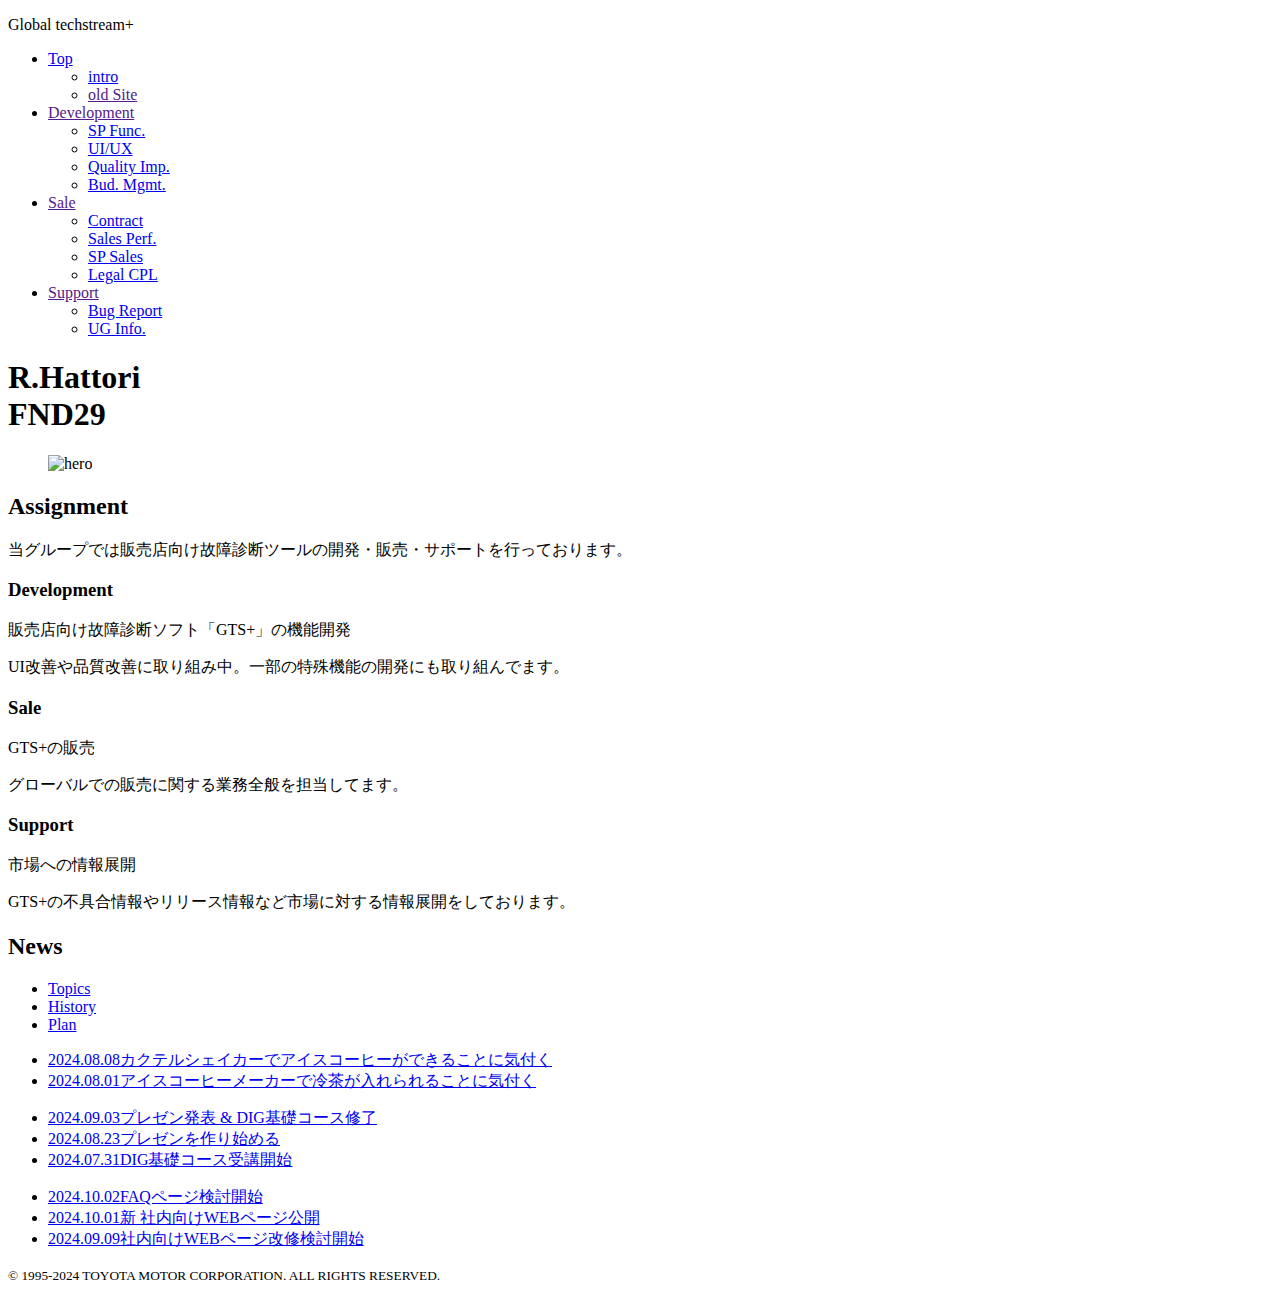
==== index.html @ e6437734 "Create index.html" ====
<!DOCTYPE html>
<html lang="ja">
<head>
    <meta charset="UTF-8">
    <meta name="description"  content="GIG基礎コース(FND29)のプレゼン資料です">
    <meta name="viewport" content="width=device-width, initial-scale=1.0">
    <title>DIG-自業務紹介</title>

    <link rel="stylesheet" href="css/style.css">
    <link rel="stylesheet" href="css/parts.css">
</head>
<body>
    <header class="header">
        <div class="headerLogo">
             <p>Global techstream+</p>
        </div>
        <nav class="headerNav">
            <ul class="headerNavMenu">
                <li class="headerNavMenuItem"><a href="#">Top</a>
                    <ul>
                        <li><a href="#">intro</a></li>
                        <li><a href="">old Site</a></li>
                    </ul>
                </li>
                <li class="headerNavMenuItem"><a href="">Development</a>
                    <ul>
                        <li><a href="#">SP Func.</a></li>
                        <li><a href="#">UI/UX</a></li>
                        <li><a href="#">Quality Imp.</a></li>
                        <li><a href="#">Bud. Mgmt.</a></li>
                    </ul>
                </li>
                <li class="headerNavMenuItem"><a href="">Sale</a>
                    <ul>
                        <li><a href="#">Contract</a></li>
                        <li><a href="#">Sales Perf.</a></li>
                        <li><a href="#">SP Sales</a></li>
                        <li><a href="#">Legal CPL</a></li>
                    </ul>
                </li>
                <li class="headerNavMenuItem"><a href="">Support</a>
                    <ul>
                        <li><a href="#">Bug Report</a></li>
                        <li><a href="#">UG Info.</a></li>
                    </ul>
                </li>
            </ul>
        </nav>
    </header>
    <main class="main">
        <section class="mainHero">
            <div class="container">
                <div class="mainHeroHignlight">
                    <h1><strong>R.Hattori</strong><br>FND29</h1>
                </div>
                <figure class="mainHeroImg">
                    <img src="img/001.jpg" alt="hero" class="img-right">
                </figure>
            </div>
        </section>
        <section class="mainCard">
            <div class="mainCardSubject">
                <h2>Assignment</h2>
                <p class="mainCardSubjectExplain">
                    <span>当グループでは販売店向け故障診断ツールの開発・販売・サポートを行っております。</span>
                </p>
            </div>
            
            <div class="mainCardArticle">
                <section class="mainCardSection">
                    <div>
                        <header>
                            <h3>Development</h3>
                            <p>販売店向け故障診断ソフト「GTS+」の機能開発</p>
                        </header>
                        <p>UI改善や品質改善に取り組み中。一部の特殊機能の開発にも取り組んでます。</p>
                    </div>
                </section>
                <section class="mainCardSection">
                    <div>
                        <header>
                            <h3>Sale</h3>
                            <p>GTS+の販売</p>
                        </header>
                        <p>グローバルでの販売に関する業務全般を担当してます。</p>
                    </div>
                </section>
                <section class="mainCardSection">
                    <div>
                        <header>
                            <h3>Support</h3>
                            <p>市場への情報展開</p>
                        </header>
                        <p>GTS+の不具合情報やリリース情報など市場に対する情報展開をしております。</p>
                    </div>
                </section>
            </div>
        </section>
        <section class="mainTopic">
            <h2>News</h2>
            <div class="tabArea">
                <div>
                    <ul class="tab">
                        <li class="active"><a href="#topics">Topics</a></li>
                        <li><a href="#history">History</a></li>
                        <li><a href="#plan">Plan</a></li>
                    </ul>
                    <div class="tabChoiceArea">
                        <div id="topics" class="area isActive">
                            <ul>
                            <li><a href="#"><time datetime="2024-08-08">2024.08.08</time>カクテルシェイカーでアイスコーヒーができることに気付く</a></li>
                            <li><a href="#"><time datetime="2024-08-01">2024.08.01</time>アイスコーヒーメーカーで冷茶が入れられることに気付く</a></li>
                            </ul>
                        </div>
                        <div id="history" class="area">
                            <ul>
                            <li><a href="#"><time datetime="2024-09-03">2024.09.03</time>プレゼン発表 & DIG基礎コース修了</a></li>
                            <li><a href="#"><time datetime="2024-08-23">2024.08.23</time>プレゼンを作り始める</a></li>
                            <li><a href="#"><time datetime="2024-07-31">2024.07.31</time>DIG基礎コース受講開始</a></li>
                            </ul>
                        </div>
                        <div id="plan" class="area">
                            <ul>
                            <li><a href="#"><time datetime="2024-10-02">2024.10.02</time>FAQページ検討開始</a></li>
                            <li><a href="#"><time datetime="2024-10-01">2024.10.01</time>新 社内向けWEBページ公開</a></li>
                            <li><a href="#"><time datetime="2024-09-09">2024.09.09</time>社内向けWEBページ改修検討開始</a></li>
                            </ul>
                        </div> 
                    </div> 
                </div>
            </div>
        </section>
    </main>
    <footer class="footer">
        <small>&copy; 1995-2024 TOYOTA MOTOR CORPORATION. ALL RIGHTS RESERVED.</small>
    </footer>
    <script src="js/script.js"></script>
</body>

</html>
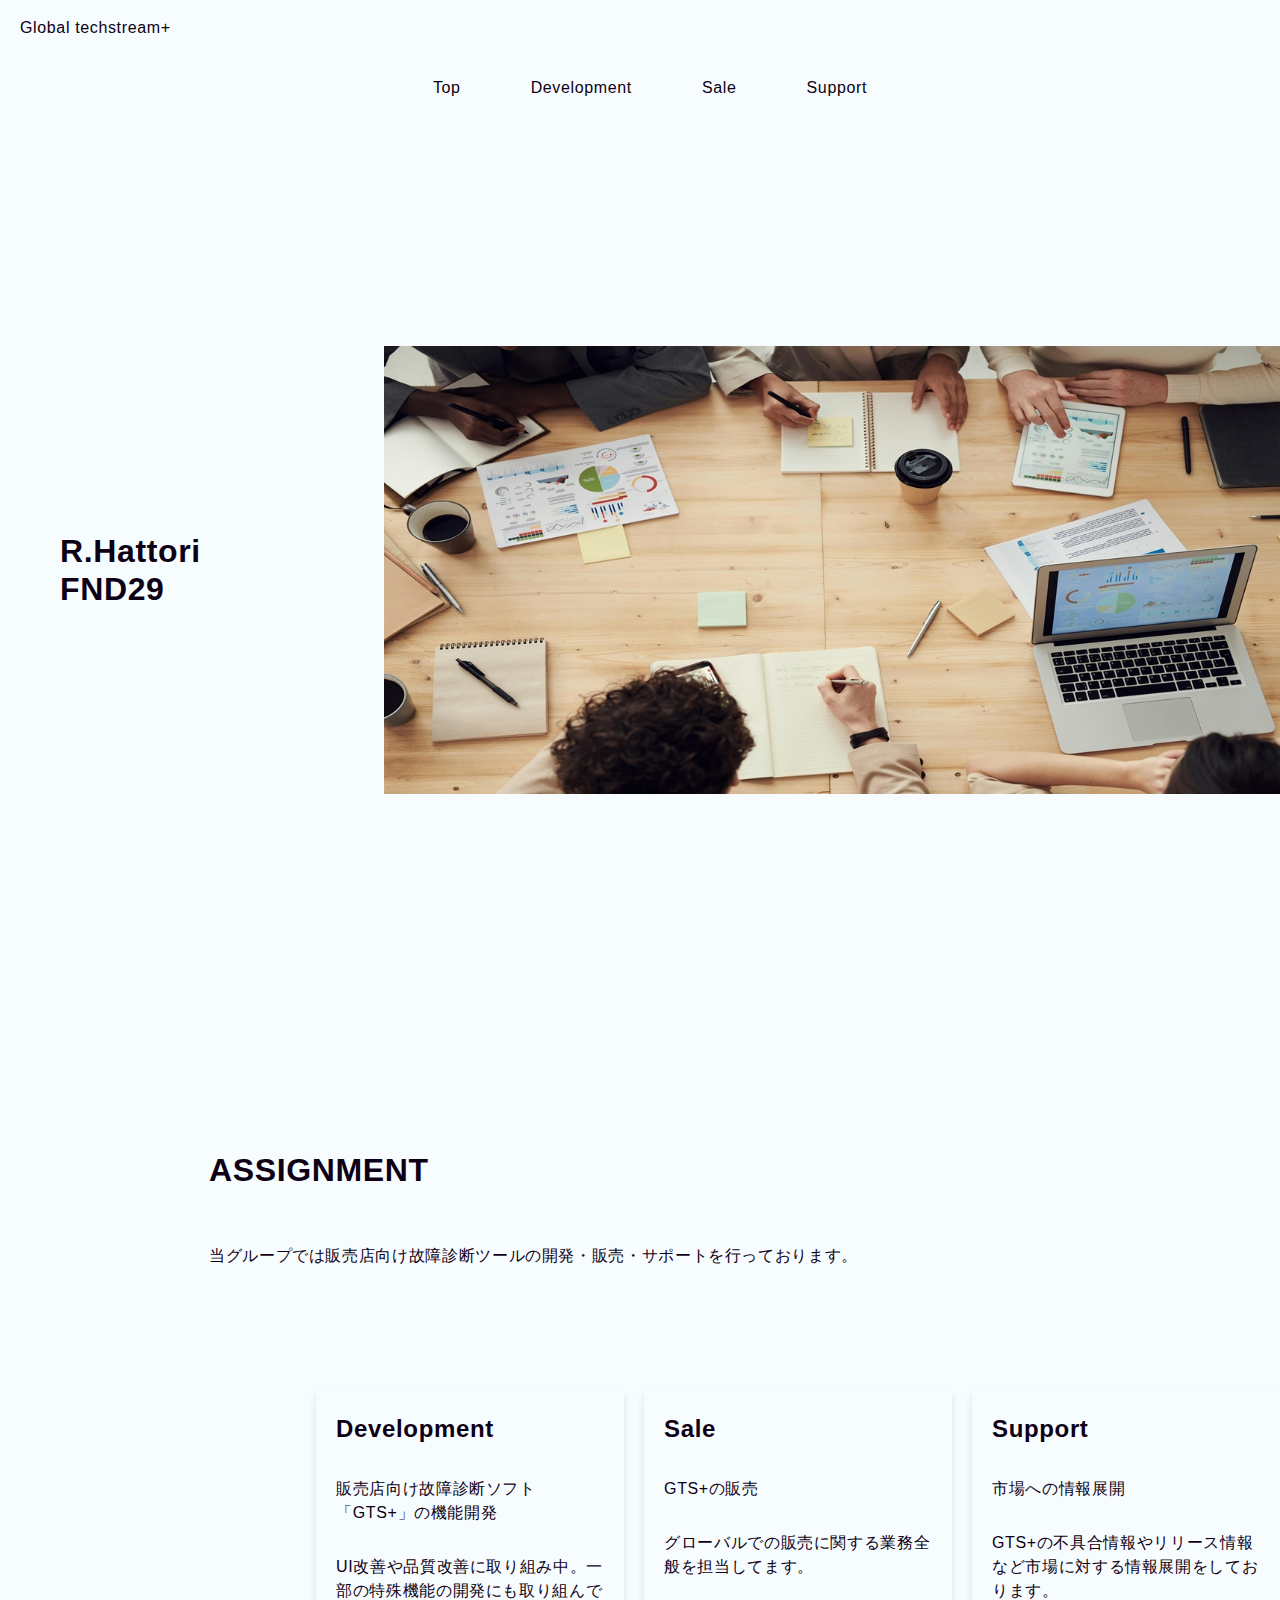
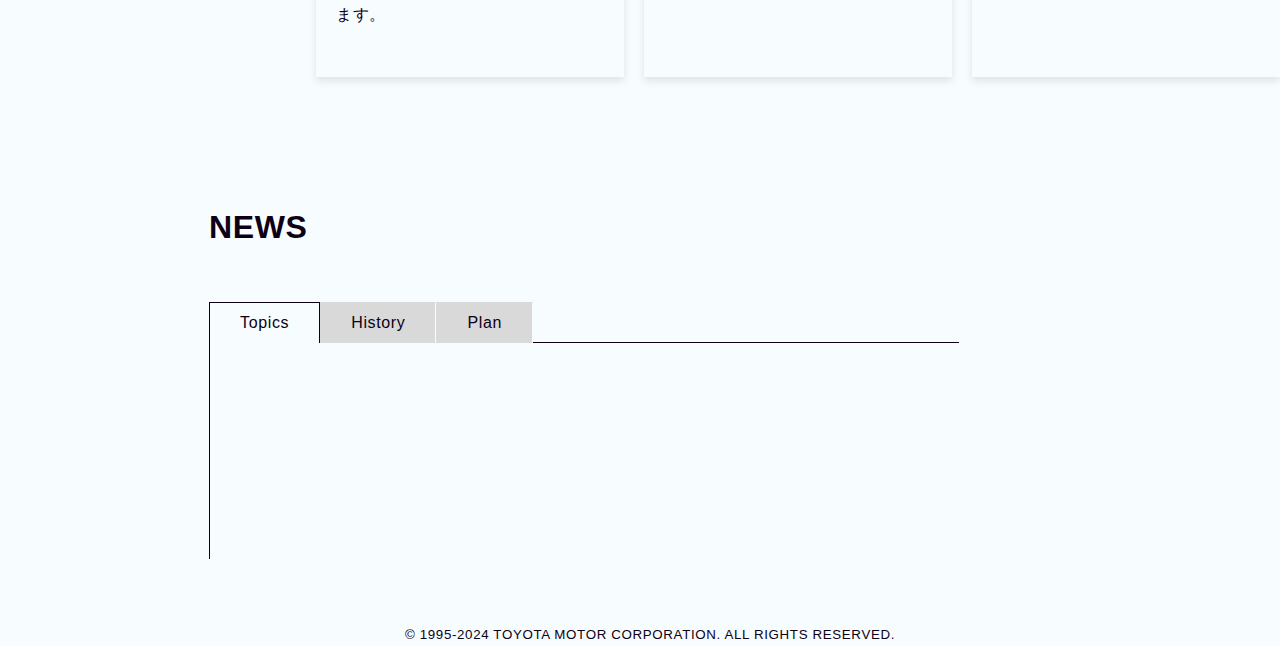
==== commit 0db8cd03: "Update index.html" ====
--- a/index.html
+++ b/index.html
@@ -18,8 +18,8 @@
             <ul class="headerNavMenu">
                 <li class="headerNavMenuItem"><a href="#">Top</a>
                     <ul>
-                        <li><a href="#">intro</a></li>
-                        <li><a href="">old Site</a></li>
+                        <li><a href="index.html">New</a></li>
+                        <li><a href="old_Page.html">old Site</a></li>
                     </ul>
                 </li>
                 <li class="headerNavMenuItem"><a href="">Development</a>
--- a/css/style.css
+++ b/css/style.css
@@ -0,0 +1,155 @@
+body{
+	-webkit-font-smoothing: antialiased;
+	-webkit-text-size-adjust: 100%; 
+    background: #f7fcfe;
+	color: #0d0015;
+    font-family: "SF Pro", -apple-system, BlinkMacSystemFont, "Hiragino Kaku Gothic ProN", "Meiryo", sans-serif;
+	font-size:1rem;
+	line-height:1.85;
+    letter-spacing: .04em;
+    line-height: 1.5;
+    margin: 0;
+    overflow-wrap: break-word;
+    padding-left: 20px;
+}
+
+*{box-sizing: border-box;}
+
+ul{
+	margin:0;
+	padding: 0;
+	list-style: none;
+}
+
+a{
+	color: #0d0015;
+	text-decoration: none;
+    outline: none;
+}
+
+.mainHeroImg{
+    width: 100%;
+    margin: 0;
+}
+
+.img-right{
+    margin-left: auto;
+    width: 70vw;
+    display:block;
+}
+
+.container {
+    position: relative;
+    height: 100vh;
+    display: flex;
+    align-items: center;
+    overflow-x: hidden;
+    justify-content: flex-end;
+    padding-left: 20px;
+}
+
+h2{
+    font-size: 2rem;
+    margin: 0 0 50px 0;
+    text-transform: uppercase;
+}
+
+h1 {
+    font-size: 2rem;
+    margin: 0;
+    line-height: 1.2;
+}
+
+/* heroArea */
+
+.mainHero{
+    position: relative;
+    height: 100vh;
+    align-items: center;
+    padding-left: 20px;
+    margin-left: 0;
+}
+
+.main-hero-highlight {
+    position: absolute;
+    top: 50%;
+    left: 0%;
+    padding-left: 20px;
+    transform: translate(-50%, -50%);
+    text-align: left;
+    z-index: 10;
+    padding-right: 20px; 
+}
+
+/* cardArea */
+
+.mainCard{
+    padding: 10% 0 10% 15%;
+}
+
+
+.mainCard .mainCardSection {
+    flex: 1;
+    min-width: 30%;
+    box-shadow: 0 4px 8px rgba(0, 0, 0, 0.1);
+    padding: 20px;
+}
+
+
+
+.mainCard .mainCardArticle{
+    display: flex;
+    justify-content: space-between;
+    flex-wrap: wrap;
+    padding:10% 0 0 10%;
+    position: relative;
+    gap: 20px;
+}
+
+.mainCard .mainCardArticle::after{
+    opacity: 0;
+}
+
+.mainCard .mainCardArticle section{
+    width:30%;
+}
+
+.mainCard .mainCardArticle section h3{
+    font-size:1.5rem;
+    margin: 0 0 30px 0;
+}
+
+.mainCard .mainCardArticle section p{
+    margin: 0 0 30px 0;
+}
+
+/* NewsArea */
+
+.mainTopic{
+    padding: 0 0 5% 15%;
+}
+
+.mainTopic .area li{
+    padding: 20px 0;
+}
+
+.mainTopic .area time{
+    display: block;
+    color: #0d0015;
+}
+
+.mainTopic .tab{
+    position: relative;
+    top:1px;
+}
+
+.mainTopic .tabChoiceArea{
+    border-top:1px solid #0d0015;
+    border-left:1px solid #0d0015;
+}
+
+/* footer */
+
+footer{
+    text-align: center;
+}--- a/css/parts.css
+++ b/css/parts.css
@@ -0,0 +1,116 @@
+
+nav ul{
+	list-style: none;
+	display: flex;
+	justify-content: center;
+}
+nav ul ul{
+	display: block;
+}
+
+nav ul li{
+	position: relative;
+}
+
+nav ul li a{
+	display: block;
+	text-decoration: none;
+	color: #0d0015;
+	padding:20px 35px;
+	transition:all .3s;
+}
+
+nav ul li li a{
+	padding:10px 35px;
+}
+
+nav ul li a:hover{
+	color:#0d0015;	
+}
+
+nav li.headerNavMenuItem ul{
+	position: absolute;
+	left:0;
+	top:62px;
+	z-index: 4;
+	background:rgba(100, 145, 200, 0.1);
+	width:180px;
+	visibility: hidden;
+	opacity: 0;
+	transition: all .3s;
+}
+
+nav li.headerNavMenuItem:hover > ul,
+nav li.headerNavMenuItem ul li:hover > ul,
+nav li.headerNavMenuItem:active > ul,
+nav li.headerNavMenuItem ul li:active > ul{
+  visibility: visible;
+  opacity: 1;
+}
+
+nav li.headerNavMenuItem ul li a{
+	color: #0d0015;
+	border-bottom:solid 1px #f7fcfe;
+}
+
+nav li.headerNavMenuItem ul li:last-child a{
+	border-bottom:none;
+}
+
+nav li.headerNavMenuItem ul li a:hover,
+nav li.headerNavMenuItem ul li a:active{
+	background:rgba(100, 145, 200, 0.1);
+}
+
+
+.tabArea{
+    width: 70%;
+}
+
+.tab{
+	display: flex;
+	flex-wrap: wrap;
+}
+
+.tab li{
+    text-align: center;
+    white-space: nowrap;
+}
+
+.tab li a{
+	display: block;
+    border-top:transparent 1px solid;
+    border-right:#f7fcfe 1px solid;
+    border-left:transparent 1px solid;
+	padding:8px 30px;
+    background:#d9d9d9;
+}
+
+
+.tab li.active a{
+    background: #f7fcfe;
+    border-top:#0d0015 1px solid;
+	border-color:#0d0015;
+}
+
+.area {
+	display: none;
+	opacity: 0;
+    padding: 20px 40px;
+}
+
+.area.isActive {
+    display: block;
+    animation-name: displayAnime;
+    animation-duration: 2s;
+    animation-fill-mode: forwards;
+}
+
+@keyframes displayAnime{
+	from {
+		opacity: 0;
+	}
+	to {
+		opacity: 1;
+	}
+}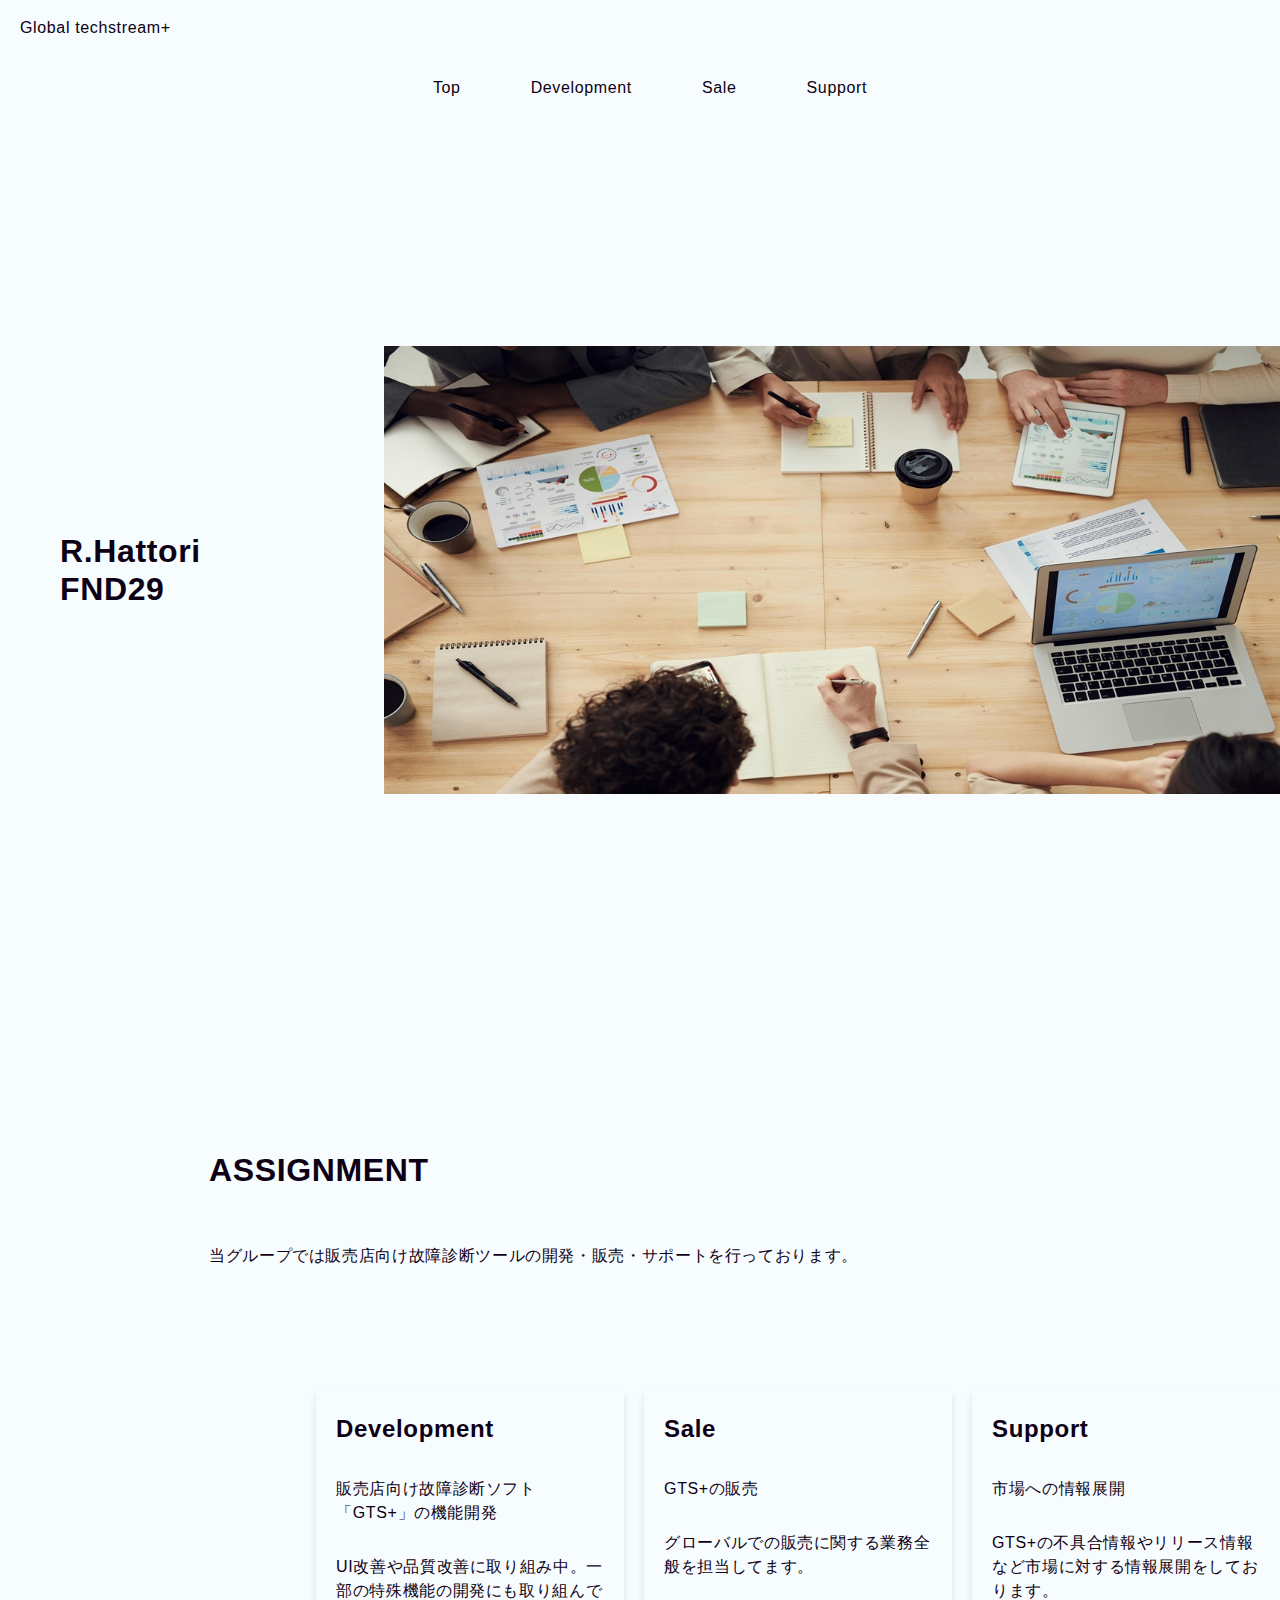
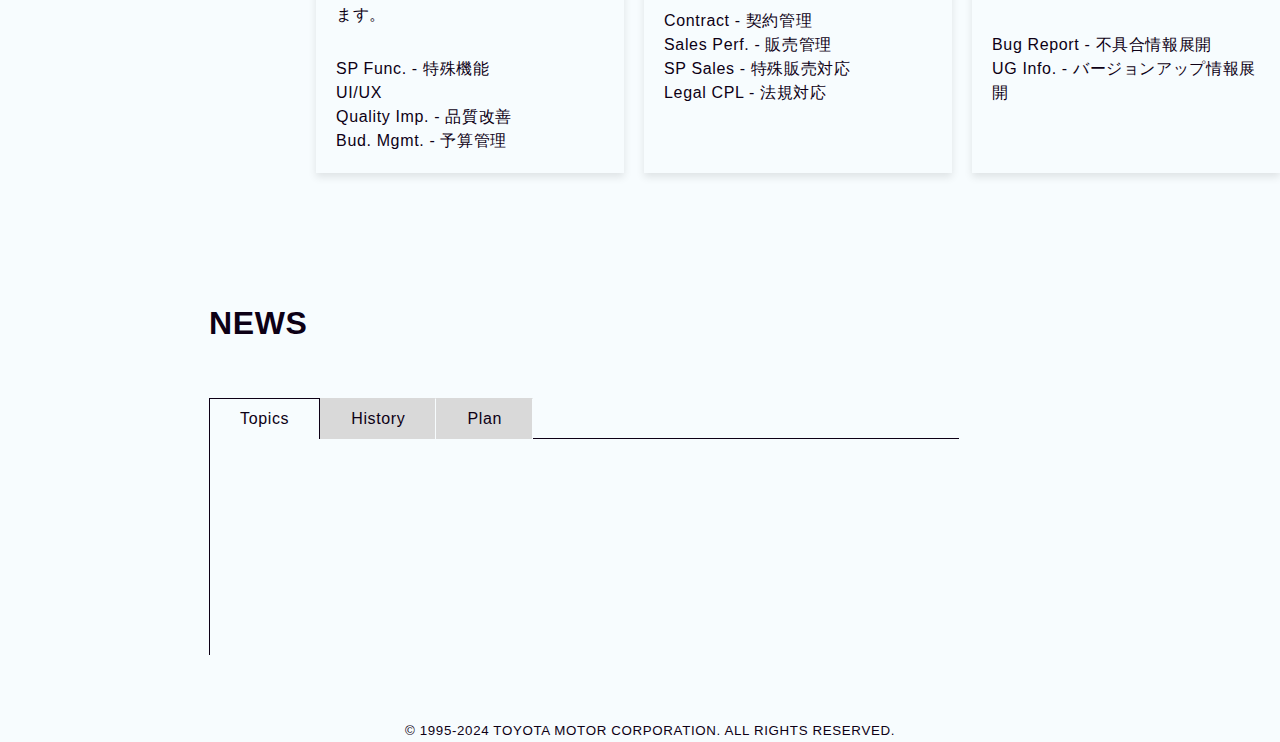
==== commit a59d3c1a: "Update index.html" ====
--- a/index.html
+++ b/index.html
@@ -2,7 +2,7 @@
 <html lang="ja">
 <head>
     <meta charset="UTF-8">
-    <meta name="description"  content="GIG基礎コース(FND29)のプレゼン資料です">
+    <meta name="description"  content="DIG基礎コース(FND29)のプレゼン資料です">
     <meta name="viewport" content="width=device-width, initial-scale=1.0">
     <title>DIG-自業務紹介</title>
 
@@ -74,6 +74,12 @@
                             <p>販売店向け故障診断ソフト「GTS+」の機能開発</p>
                         </header>
                         <p>UI改善や品質改善に取り組み中。一部の特殊機能の開発にも取り組んでます。</p>
+                        <ul>
+                            <li>SP Func. - 特殊機能</li>
+                            <li>UI/UX</li>
+                            <li>Quality Imp. - 品質改善</li>
+                            <li>Bud. Mgmt. - 予算管理</li>
+                        </ul>
                     </div>
                 </section>
                 <section class="mainCardSection">
@@ -83,6 +89,12 @@
                             <p>GTS+の販売</p>
                         </header>
                         <p>グローバルでの販売に関する業務全般を担当してます。</p>
+                        <ul>
+                            <li>Contract - 契約管理</li>
+                            <li>Sales Perf. - 販売管理</li>
+                            <li>SP Sales - 特殊販売対応</li>
+                            <li>Legal CPL - 法規対応</li>
+                        </ul>
                     </div>
                 </section>
                 <section class="mainCardSection">
@@ -92,6 +104,10 @@
                             <p>市場への情報展開</p>
                         </header>
                         <p>GTS+の不具合情報やリリース情報など市場に対する情報展開をしております。</p>
+                        <ul>
+                            <li><a href="#">Bug Report - 不具合情報展開</a></li>
+                            <li><a href="#">UG Info. - バージョンアップ情報展開</a></li>
+                        </ul>
                     </div>
                 </section>
             </div>
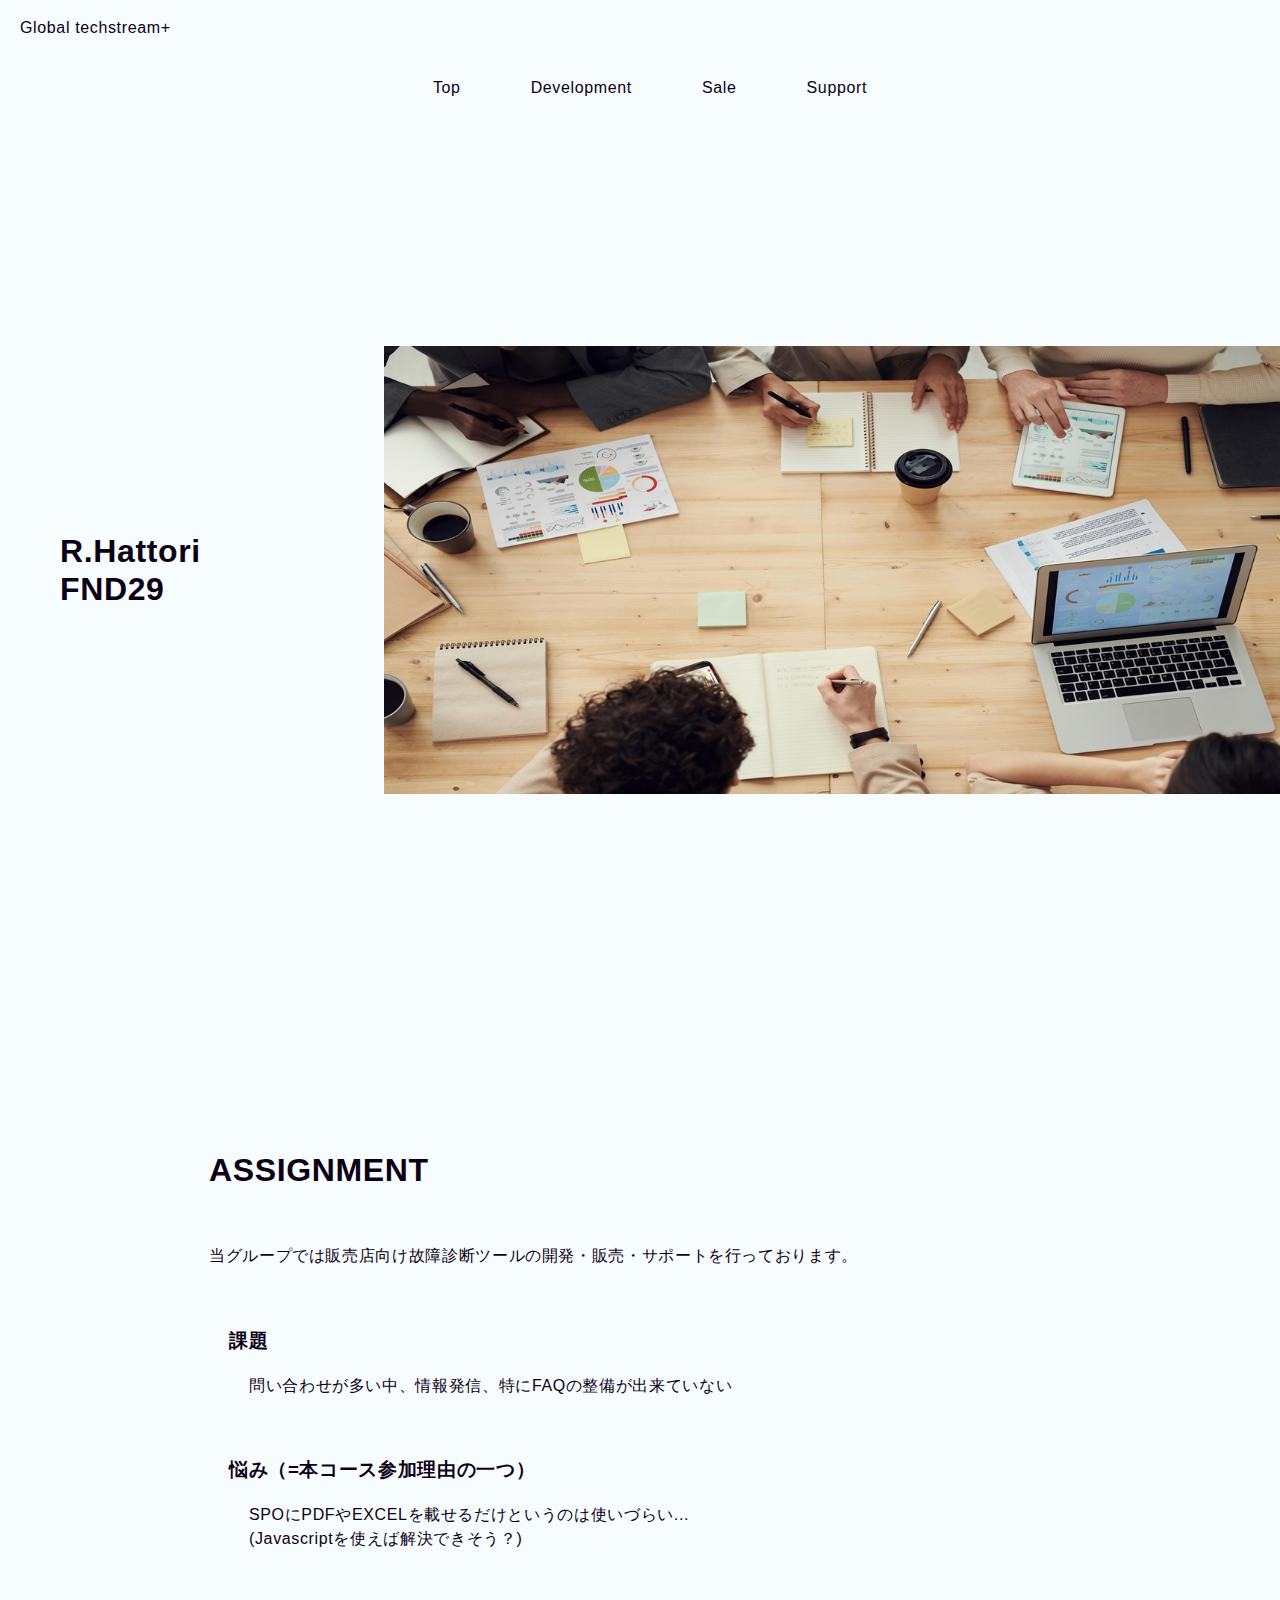
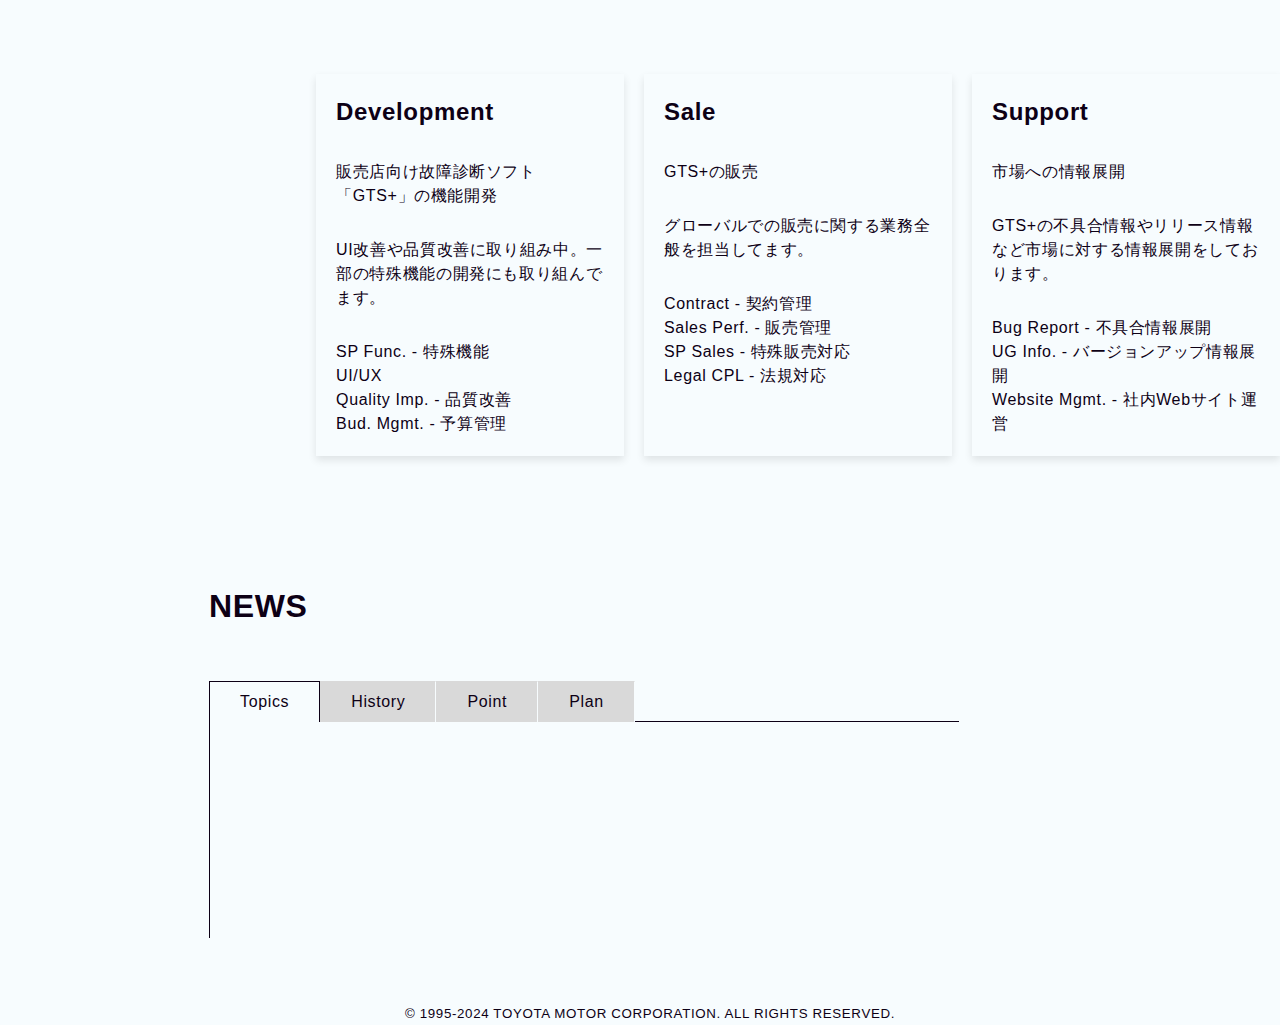
==== commit e47b78a1: "Update index.html" ====
--- a/index.html
+++ b/index.html
@@ -2,7 +2,7 @@
 <html lang="ja">
 <head>
     <meta charset="UTF-8">
-    <meta name="description"  content="DIG基礎コース(FND29)のプレゼン資料です">
+    <meta name="description"  content="GIG基礎コース(FND29)のプレゼン資料です">
     <meta name="viewport" content="width=device-width, initial-scale=1.0">
     <title>DIG-自業務紹介</title>
 
@@ -42,6 +42,7 @@
                     <ul>
                         <li><a href="#">Bug Report</a></li>
                         <li><a href="#">UG Info.</a></li>
+                        <li><a href="#">Website Mgmt.</a></li>
                     </ul>
                 </li>
             </ul>
@@ -62,8 +63,12 @@
             <div class="mainCardSubject">
                 <h2>Assignment</h2>
                 <p class="mainCardSubjectExplain">
-                    <span>当グループでは販売店向け故障診断ツールの開発・販売・サポートを行っております。</span>
+                    当グループでは販売店向け故障診断ツールの開発・販売・サポートを行っております。
                 </p>
+                <h3>課題</h3>
+                <p>問い合わせが多い中、情報発信、特にFAQの整備が出来ていない</p>
+                <h3>悩み（=本コース参加理由の一つ）</h3>
+                <p>SPOにPDFやEXCELを載せるだけというのは使いづらい...<br>(Javascriptを使えば解決できそう？)</p>
             </div>
             
             <div class="mainCardArticle">
@@ -105,8 +110,9 @@
                         </header>
                         <p>GTS+の不具合情報やリリース情報など市場に対する情報展開をしております。</p>
                         <ul>
-                            <li><a href="#">Bug Report - 不具合情報展開</a></li>
-                            <li><a href="#">UG Info. - バージョンアップ情報展開</a></li>
+                            <li>Bug Report - 不具合情報展開</a></li>
+                            <li>UG Info. - バージョンアップ情報展開</a></li>
+                            <li>Website Mgmt. - 社内Webサイト運営</li>
                         </ul>
                     </div>
                 </section>
@@ -119,6 +125,7 @@
                     <ul class="tab">
                         <li class="active"><a href="#topics">Topics</a></li>
                         <li><a href="#history">History</a></li>
+                        <li><a href="#point">Point</a></li>
                         <li><a href="#plan">Plan</a></li>
                     </ul>
                     <div class="tabChoiceArea">
@@ -135,6 +142,14 @@
                             <li><a href="#"><time datetime="2024-07-31">2024.07.31</time>DIG基礎コース受講開始</a></li>
                             </ul>
                         </div>
+                        <div id="point" class="area">
+                            <ul>
+                            <li><a href="#">■目標<br>社内Webサイトの改善</a></li>
+                            <li><a href="#">■苦労した点<br>何が起こっているのかイメージしにくい</a></li>
+                            <li><a href="#">■成長した点<br>世の中のコードを少し理解できるようになった</a></li>
+                            <li><a href="#">■所感<br>実現したい機能が出来ると快感！</a></li>
+                            </ul>
+                        </div> 
                         <div id="plan" class="area">
                             <ul>
                             <li><a href="#"><time datetime="2024-10-02">2024.10.02</time>FAQページ検討開始</a></li>
--- a/css/style.css
+++ b/css/style.css
@@ -95,7 +95,17 @@
     padding: 20px;
 }
 
+.mainCard .mainCardSubject .mainCardSubjectExplain{
+    padding-left: 0px;
+}
 
+.mainCard .mainCardSubject h3{
+    padding: 40px 0 0 20px ;
+}
+
+.mainCard .mainCardSubject p{
+    padding-left: 40px;
+}
 
 .mainCard .mainCardArticle{
     display: flex;
@@ -104,10 +114,6 @@
     padding:10% 0 0 10%;
     position: relative;
     gap: 20px;
-}
-
-.mainCard .mainCardArticle::after{
-    opacity: 0;
 }
 
 .mainCard .mainCardArticle section{
@@ -152,4 +158,4 @@
 
 footer{
     text-align: center;
-}+}
